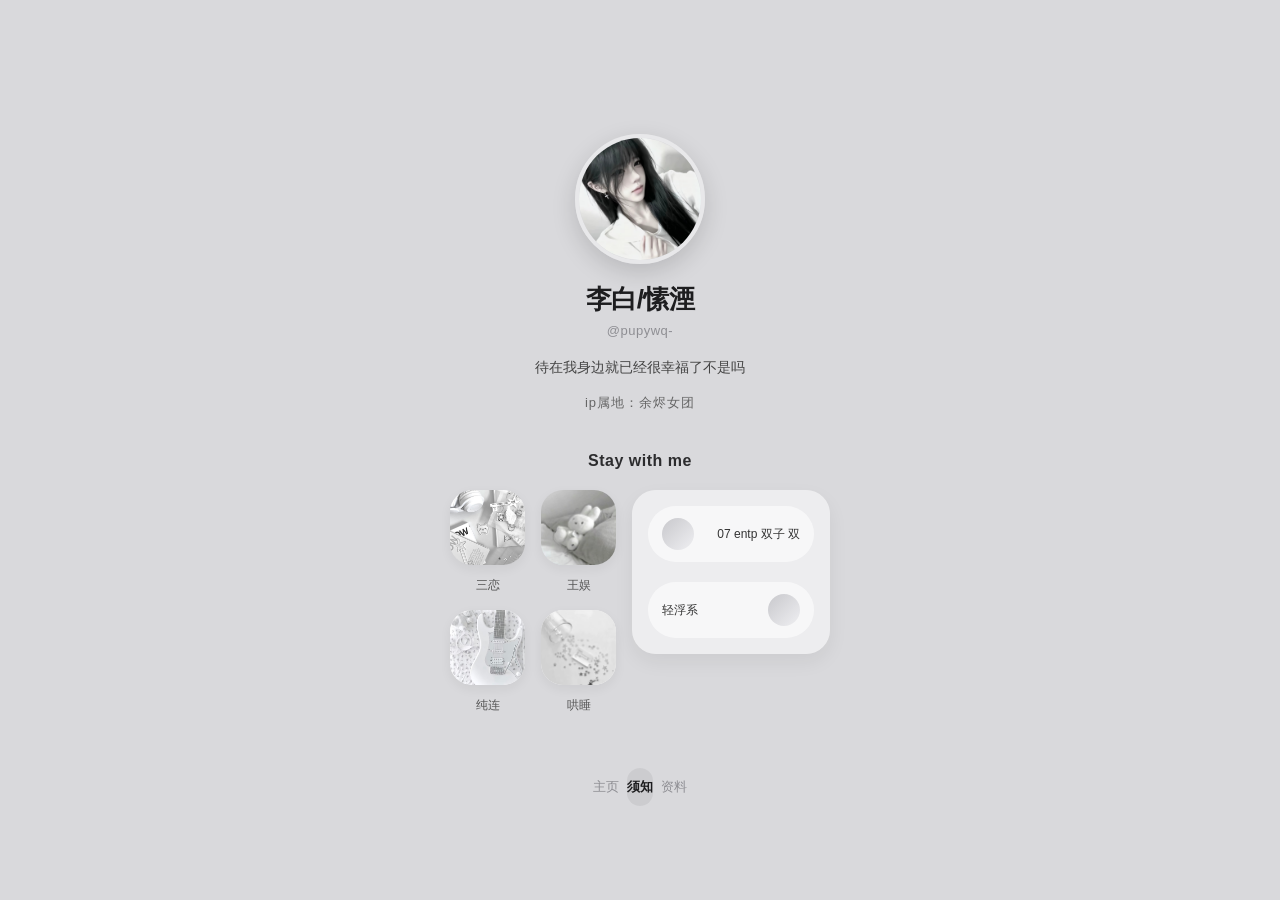
==== index.html @ 99cb86fb "Update index.html" ====
<!DOCTYPE html>
<html lang="zh-CN">
<head>
    <meta charset="UTF-8">
    <meta name="viewport" content="width=device-width, initial-scale=1.0">
    <title>个人主页</title>
    <link rel="stylesheet" href="style.css">
</head>
<body>
    <div class="page">
        <!-- 顶部背景区 -->
        <div class="hero"></div>

        <!-- 头像 -->
        <div class="avatar-wrap">
            <img class="avatar" src="https://pupywq.github.io/suyan/F65D235A57576D2083A87CCB4C8DD806.jpg" alt="头像">
        </div>

        <!-- 文字信息区 -->
        <div class="profile">
            <h1 class="name">李白/愫湮</h1>
            <p class="handle">@pupywq-</p>
            <p class="signature">待在我身边就已经很幸福了不是吗</p>
            <p class="location">ip属地：余烬女团</p>
        </div>

        <!-- 下半部分：组件区 -->
        <div class="widgets">
            <h2 class="widget-title">Stay with me</h2>

            <div class="widget-grid">
                <!-- 左边四个方块 -->
                <div class="icon-grid">
                  <div class="icon-item">
    <a href="https://www.kdocs.cn/l/cty4f3Kd16kU" target="_blank">
        <img class="icon-box" src="https://pupywq.github.io/suyan/%E5%9B%BE1.jpg" alt="图标">
    </a>
    <p>三恋</p>
</div>

<div class="icon-item">
    <a href="https://www.kdocs.cn/l/cty4f3Kd16kU" target="_blank">
        <img class="icon-box" src="https://pupywq.github.io/suyan/%E5%9B%BE2.jpg" alt="图标">
    </a>
    <p>王娱</p>
</div>

<div class="icon-item">
    <a href="https://www.kdocs.cn/l/cty4f3Kd16kU" target="_blank">
        <img class="icon-box" src="https://pupywq.github.io/suyan/%E5%9B%BE3.jpg" alt="图标">
    </a>
    <p>纯连</p>
</div>

<div class="icon-item">
    <a href="https://www.kdocs.cn/l/cty4f3Kd16kU" target="_blank">
        <img class="icon-box" src="https://pupywq.github.io/suyan/%E5%9B%BE4.jpg" alt="图标">
    </a>
    <p>哄睡</p>
</div> 
                </div>

                <!-- 右边大组件 -->
                <div class="big-widget">
                    <div class="widget-row">
                        <div class="widget-circle"></div>
                        <span>07 entp 双子 双</span>
                    </div>
                    <div class="widget-row">
                        <span>轻浮系</span>
                        <div class="widget-circle"></div>
                    </div>
                </div>
            </div>
        </div>

<!-- 底部导航 -->
<div class="nav">
    <a href="index.html" class="nav-item">主页</a>
    <a href="home.html" class="nav-item active">须知</a>
    <a href="#" class="nav-item">资料</a>
       </div>
    </div>
</body>
</html>
---- style.css ----
* { margin: 0; padding: 0; box-sizing: border-box; }

body {
    font-family: -apple-system, "Helvetica Neue", "Microsoft YaHei", sans-serif;
    background: #d9d9dc;
    color: #1d1d1f;
    min-height: 100vh;
    display: flex;
    justify-content: center;   /* 整体水平居中 */
    padding: 24px;
}

.page {
    width: 100%;
    max-width: 420px;          /* 卡片最大宽度 */
    margin: 0 auto;            /* 确保整页居中 */
    display: flex;
    flex-direction: column;
    align-items: center;       /* 让卡片内部所有子元素水平居中 */
}

/* 顶部带弧度的背景区 */
.hero {
    height: 180px;
    background: linear-gradient(135deg, #b0b0b5, #d5d5da);
    border-radius: 0 0 40px 40px;
    position: relative;
}

/* 头像，压在背景区下边缘 */
.avatar-wrap {
    display: flex;
    justify-content: center;
    margin-top: -70px;
    margin-bottom: 18px;
    position: relative;
    z-index: 2;
}

.avatar {
    width: 130px;
    height: 130px;
    border-radius: 50%;
    object-fit: cover;
    border: 4px solid #e8e8ea;
    box-shadow: 0 8px 24px rgba(0,0,0,0.15);
}

/* 文字信息区 */
.profile {
    text-align: center;
    padding: 0 20px;
    margin-bottom: 40px;
}

.name {
    font-size: 26px;
    font-weight: 800;
    letter-spacing: -0.5px;
    margin-bottom: 6px;
}

.handle {
    font-size: 13px;
    color: #8e8e93;
    letter-spacing: 0.5px;
    margin-bottom: 18px;
}

.signature {
    font-size: 14px;
    color: #444;
    line-height: 1.6;
    margin-bottom: 16px;
}

.location {
    font-size: 13px;
    color: #666;
    letter-spacing: 1px;
}

/* 组件区 */
.widgets {
    padding: 0 20px 40px;
}

.widget-title {
    text-align: center;
    font-size: 16px;
    font-weight: 700;
    color: #2c2c2e;
    letter-spacing: 0.5px;
    margin-bottom: 20px;
}

.widget-grid {
    display: flex;
    gap: 16px;
    align-items: flex-start;
}

/* 左四宫格 */
.icon-grid {
    display: grid;
    grid-template-columns: 1fr 1fr;
    gap: 16px;
    flex: 1;
}

.icon-item {
    text-align: center;
}

.icon-box {
    width: 100%;
    aspect-ratio: 1 / 1;
    background: rgba(255, 255, 255, 0.75);
    border-radius: 22px;
    margin-bottom: 8px;
    box-shadow: 0 4px 12px rgba(0,0,0,0.06);
}

.icon-item p {
    font-size: 12px;
    color: #555;
}

/* 右大组件 */
.big-widget {
    flex: 1;
    background: rgba(255, 255, 255, 0.55);
    border-radius: 24px;
    padding: 16px;
    display: flex;
    flex-direction: column;
    gap: 20px;
    box-shadow: 0 8px 20px rgba(0,0,0,0.06);
}

.widget-row {
    display: flex;
    align-items: center;
    justify-content: space-between;
    gap: 10px;
    background: rgba(255, 255, 255, 0.6);
    padding: 12px 14px;
    border-radius: 999px;
    font-size: 12px;
    color: #333;
}

.widget-circle {
    width: 32px;
    height: 32px;
    border-radius: 50%;
    background: linear-gradient(135deg, #c8c8cc, #efeff2);
    flex-shrink: 0;
}

/* 底部导航 */
.nav {
    position: sticky;
    bottom: 0;
    display: flex;
    justify-content: center;
    gap: 8px;
    padding: 14px 20px 24px;
    background: linear-gradient(to top, #d9d9dc 60%, transparent);
}

.nav-item {
    flex: 1;
    text-align: center;
    font-size: 13px;
    color: #8e8e93;
    text-decoration: none;
    padding: 10px 0;
    border-radius: 999px;
    transition: all 0.2s;
}

.nav-item.active {
    color: #1d1d1f;
    font-weight: 600;
    background: rgba(0, 0, 0, 0.06);
}

/* ================= Home 页面 ================= */
.home-body { background: #e6e6e9; padding: 16px; display: block; }

.topbar { display: flex; justify-content: space-between; align-items: center; margin-bottom: 16px; }
.topbar-left { display: flex; align-items: center; gap: 12px; }
.menu-btn { width: 36px; height: 36px; border-radius: 12px; border: none; background: #fff; font-size: 16px; cursor: pointer; box-shadow: 0 2px 8px rgba(0,0,0,0.06); }
.topbar-title { font-size: 18px; font-weight: 700; }
.topbar-right { display: flex; gap: 14px; font-size: 16px; color: #666; }

.notify-wrap { background: #fff; border-radius: 22px; padding: 14px 16px; box-shadow: 0 4px 16px rgba(0,0,0,0.05); margin-bottom: 16px; }
.notify-card { display: flex; align-items: center; gap: 10px; }
.notify-avatar { width: 32px; height: 32px; border-radius: 50%; background: #c9c9cc; flex-shrink: 0; }
.notify-text { flex: 1; }
.notify-title { font-size: 13px; font-weight: 600; }
.notify-sub { font-size: 11px; color: #999; }
.notify-time { font-size: 11px; color: #999; }
.notify-tabs { display: flex; gap: 16px; margin-top: 10px; font-size: 12px; color: #333; border-bottom: 1px solid #eee; padding-bottom: 8px; }
.notify-foot { font-size: 11px; color: #aaa; margin-top: 8px; }

.top-actions { display: flex; justify-content: flex-end; gap: 10px; margin-bottom: 20px; }
.pill-btn { font-size: 12px; padding: 8px 16px; border-radius: 999px; background: #fff; color: #333; text-decoration: none; box-shadow: 0 2px 8px rgba(0,0,0,0.06); }
.pill-btn.dark { background: #1d1d1f; color: #fff; }

.home-grid { display: grid; grid-template-columns: 200px 1fr 1fr; gap: 16px; align-items: start; }
@media (max-width: 900px) { .home-grid { grid-template-columns: 1fr; } }

.card { background: #fff; border-radius: 22px; padding: 18px; box-shadow: 0 4px 16px rgba(0,0,0,0.05); margin-bottom: 16px; }

.side-panel { background: #fff; border-radius: 22px; padding: 20px 16px; box-shadow: 0 4px 16px rgba(0,0,0,0.05); }
.side-top { display: flex; justify-content: space-between; align-items: center; }
.side-avatar { width: 56px; height: 56px; border-radius: 50%; background: #d5d5d8; }
.side-arrow { color: #666; }
.side-name { font-size: 13px; font-weight: 600; margin-top: 14px; }
.side-sub { font-size: 11px; color: #999; margin-bottom: 18px; }
.side-list { border-top: 1px solid #f0f0f0; }
.side-item { display: flex; justify-content: space-between; font-size: 12px; color: #444; padding: 12px 0; border-bottom: 1px solid #f0f0f0; }
.side-lock { font-size: 11px; color: #777; background: #f5f5f7; padding: 10px; border-radius: 10px; margin: 16px 0; text-align: center; }

.play-bar { display: flex; align-items: center; gap: 12px; }
.play-cover { width: 44px; height: 44px; border-radius: 10px; background: #d0d0d3; flex-shrink: 0; }
.play-info { flex: 1; }
.play-info p { font-size: 12px; }
.play-icons { font-size: 12px; color: #666; }
.play-time { font-size: 11px; color: #999; }

.reminder-input { display: flex; align-items: center; gap: 8px; font-size: 13px; padding-bottom: 12px; border-bottom: 1px solid #f0f0f0; }
.reminder-count { margin-left: auto; font-size: 11px; color: #bbb; }
.reminder-list { margin: 10px 0; }
.reminder-row { display: flex; justify-content: space-between; font-size: 12px; padding: 8px 0; border-bottom: 1px solid #f5f5f7; color: #333; }
.reminder-tags { display: flex; flex-wrap: wrap; gap: 6px; margin-top: 12px; }
.chip { font-size: 10px; color: #666; background: #f2f2f4; padding: 4px 10px; border-radius: 999px; }

.article h3 { font-size: 15px; margin-bottom: 12px; }
.article p { font-size: 12px; color: #555; line-height: 1.9; }

.schedule-head { display: flex; justify-content: space-between; font-size: 12px; margin-bottom: 10px; }
.schedule-tags { display: flex; gap: 14px; font-size: 11px; color: #666; }
.dot { display: inline-block; width: 5px; height: 5px; border-radius: 50%; background: #888; margin-right: 4px; }

.angel-title { font-size: 12px; font-weight: 600; margin-bottom: 12px; }
.angel-img { width: 100%; height: 160px; border-radius: 16px; background: #dededf; margin-bottom: 12px; }
.angel-actions { display: flex; justify-content: space-around; font-size: 14px; color: #666; }

.mailbox-head { font-size: 13px; margin-bottom: 10px; }
.mailbox-head b { color: #e05a5a; margin-left: 4px; }
.mail-from { font-size: 13px; font-weight: 600; margin-top: 14px; }
.mail-preview { font-size: 12px; color: #888; margin-top: 4px; }
.muted { color: #999; }
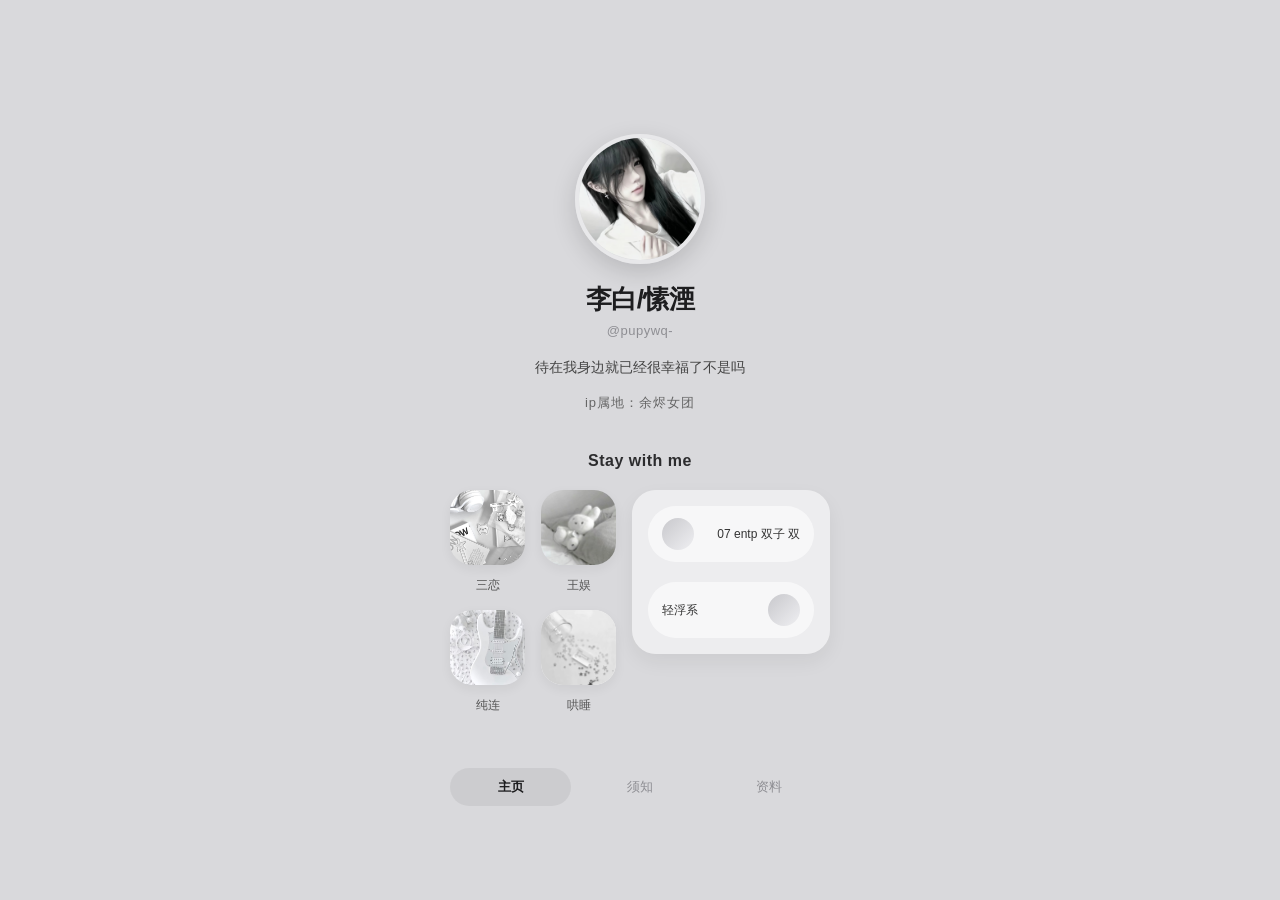
==== commit bbf674c0: "Update index.html" ====
--- a/index.html
+++ b/index.html
@@ -76,8 +76,8 @@
 
 <!-- 底部导航 -->
 <div class="nav">
-    <a href="index.html" class="nav-item">主页</a>
-    <a href="home.html" class="nav-item active">须知</a>
+    <a href="index.html" class="nav-item active">主页</a>
+    <a href="home.html" class="nav-item">须知</a>
     <a href="#" class="nav-item">资料</a>
        </div>
     </div>
--- a/style.css
+++ b/style.css
@@ -254,3 +254,34 @@
 .mail-from { font-size: 13px; font-weight: 600; margin-top: 14px; }
 .mail-preview { font-size: 12px; color: #888; margin-top: 4px; }
 .muted { color: #999; }
+
+/* 底部导航（统一版） */
+.nav {
+    position: sticky;
+    bottom: 0;
+    display: flex;
+    justify-content: center;
+    gap: 8px;
+    padding: 14px 20px 24px;
+    background: linear-gradient(to top, #d9d9dc 60%, transparent);
+    max-width: 420px;
+    margin: 0 auto;
+    width: 100%;
+}
+
+.nav-item {
+    flex: 1;
+    text-align: center;
+    font-size: 13px;
+    color: #8e8e93;
+    text-decoration: none;
+    padding: 10px 0;
+    border-radius: 999px;
+    transition: all 0.2s;
+}
+
+.nav-item.active {
+    color: #1d1d1f;
+    font-weight: 600;
+    background: rgba(0, 0, 0, 0.06);
+}
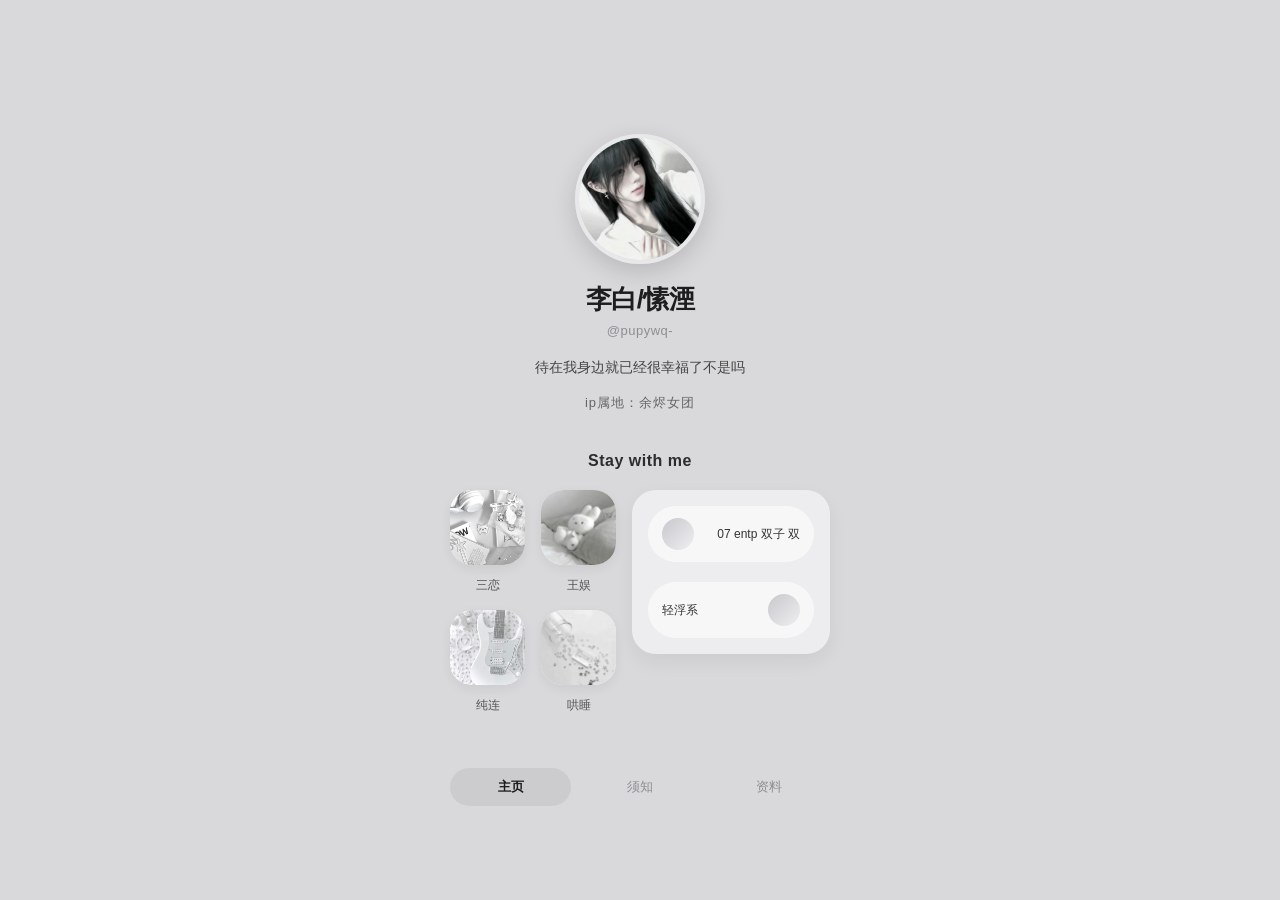
==== commit 73a09c76: "Update navigation link to point to gallery.html" ====
--- a/index.html
+++ b/index.html
@@ -78,7 +78,7 @@
 <div class="nav">
     <a href="index.html" class="nav-item active">主页</a>
     <a href="home.html" class="nav-item">须知</a>
-    <a href="#" class="nav-item">资料</a>
+    <a href="gallery.html" class="nav-item">资料</a>
        </div>
     </div>
 </body>
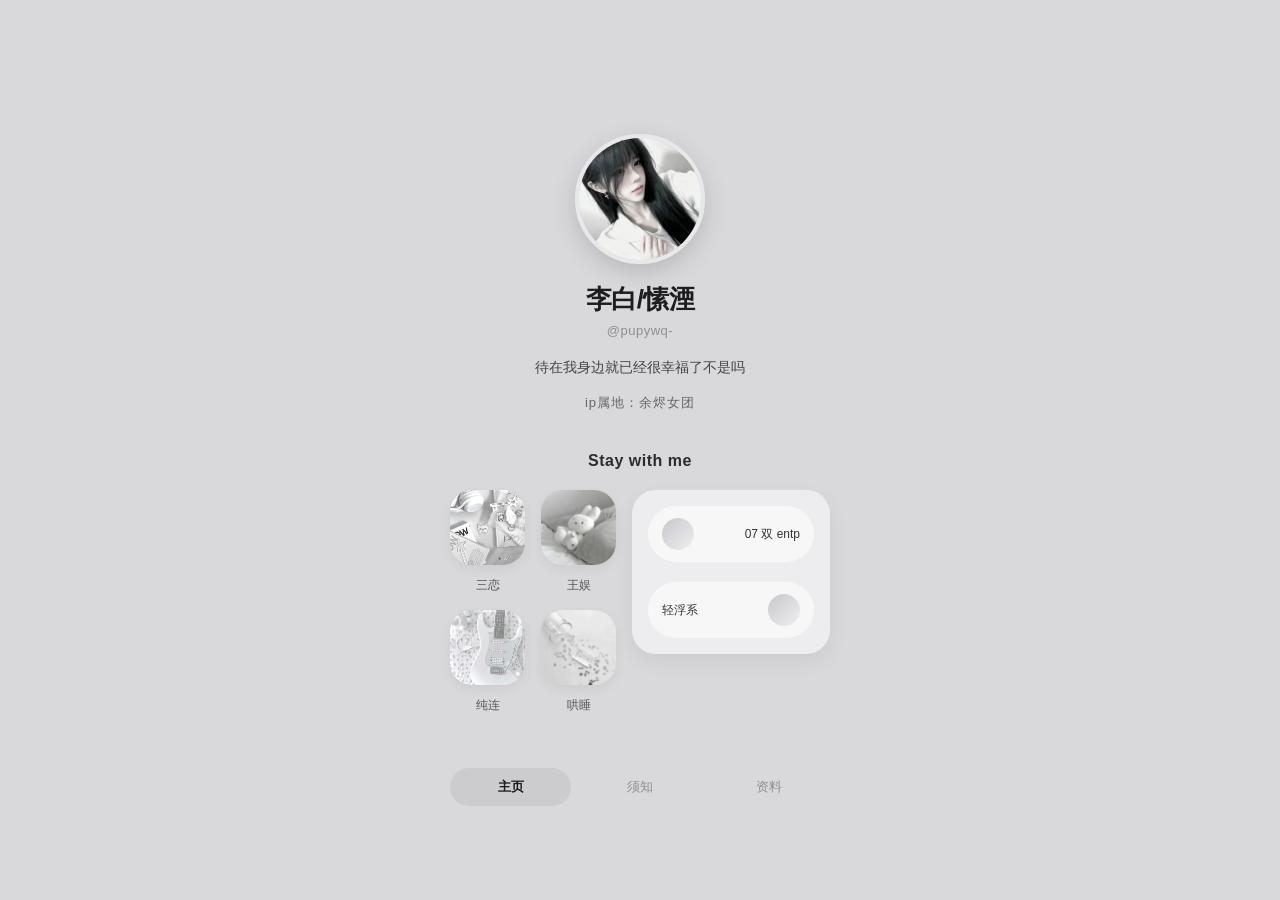
==== commit 0e1a5680: "Update index.html" ====
--- a/index.html
+++ b/index.html
@@ -64,7 +64,7 @@
                 <div class="big-widget">
                     <div class="widget-row">
                         <div class="widget-circle"></div>
-                        <span>07 entp 双子 双</span>
+                        <span>07 双 entp</span>
                     </div>
                     <div class="widget-row">
                         <span>轻浮系</span>
--- a/style.css
+++ b/style.css
@@ -285,3 +285,10 @@
     font-weight: 600;
     background: rgba(0, 0, 0, 0.06);
 }
+
+/* 确保首页导航可点击 */
+.nav {
+    width: 100%;
+    max-width: 420px;
+    margin: 0 auto;
+}
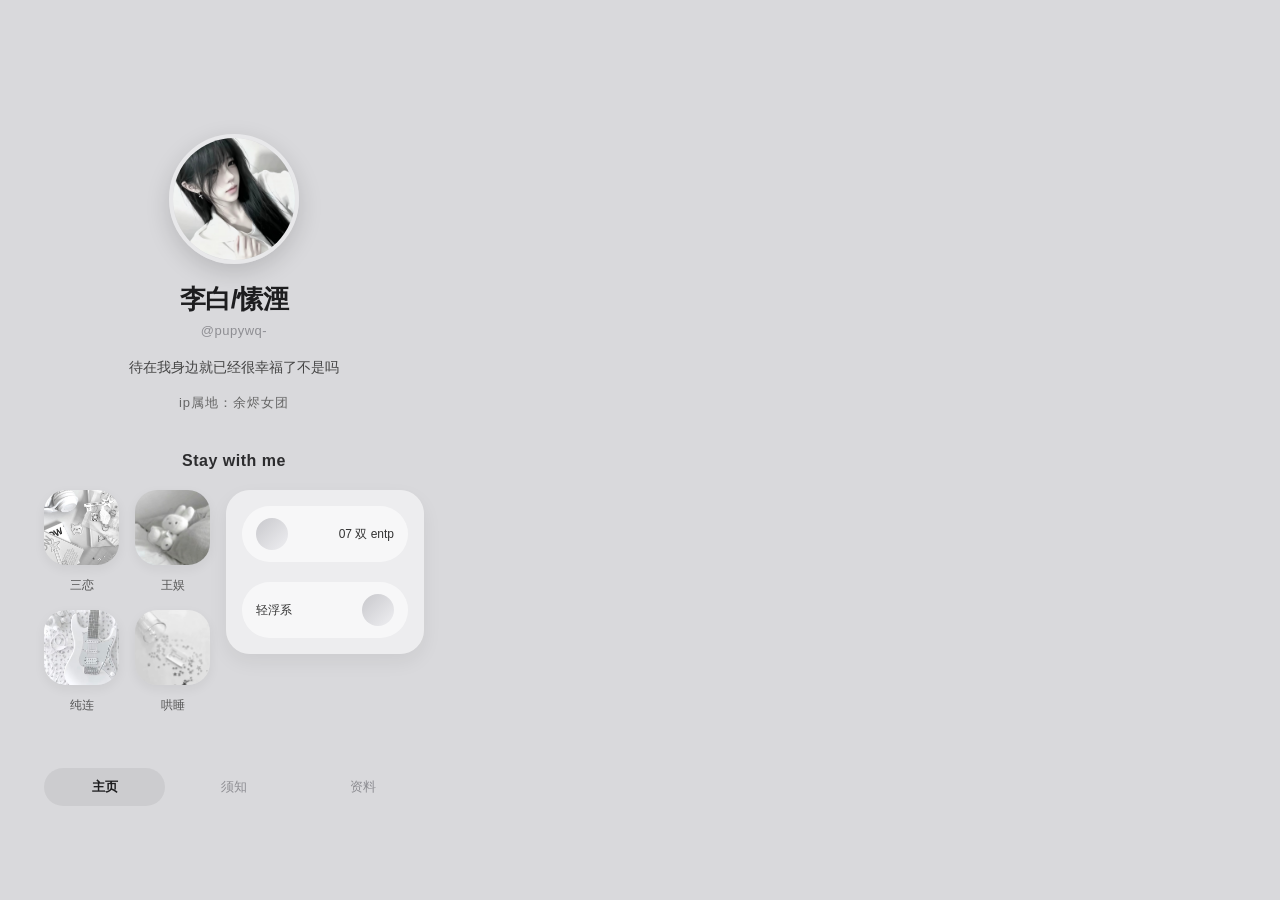
==== commit 54a84293: "Update index.html" ====
--- a/index.html
+++ b/index.html
@@ -81,5 +81,16 @@
     <a href="gallery.html" class="nav-item">资料</a>
        </div>
     </div>
+
+    <iframe 
+    frameborder="no" 
+    border="0" 
+    marginwidth="0" 
+    marginheight="0" 
+    width="100%" 
+    height="86" 
+    src="//music.163.com/outchain/player?type=2&id=3374262801&auto=0&height=66">
+</iframe>
+    
 </body>
 </html>
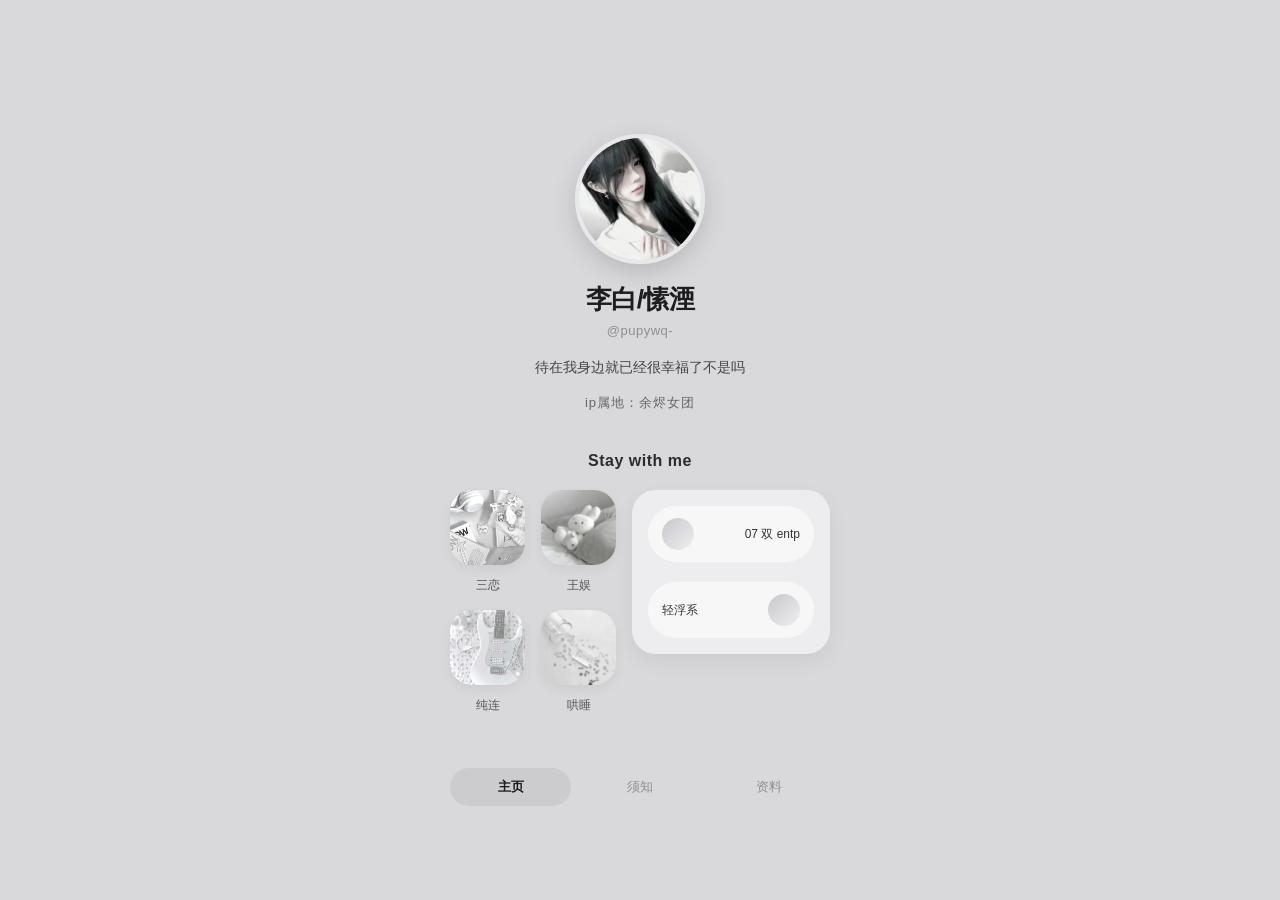
==== commit 4c1a7d97: "Update index.html" ====
--- a/index.html
+++ b/index.html
@@ -81,16 +81,5 @@
     <a href="gallery.html" class="nav-item">资料</a>
        </div>
     </div>
-
-    <iframe 
-    frameborder="no" 
-    border="0" 
-    marginwidth="0" 
-    marginheight="0" 
-    width="100%" 
-    height="86" 
-    src="//music.163.com/outchain/player?type=2&id=3374262801&auto=0&height=66">
-</iframe>
-    
 </body>
 </html>
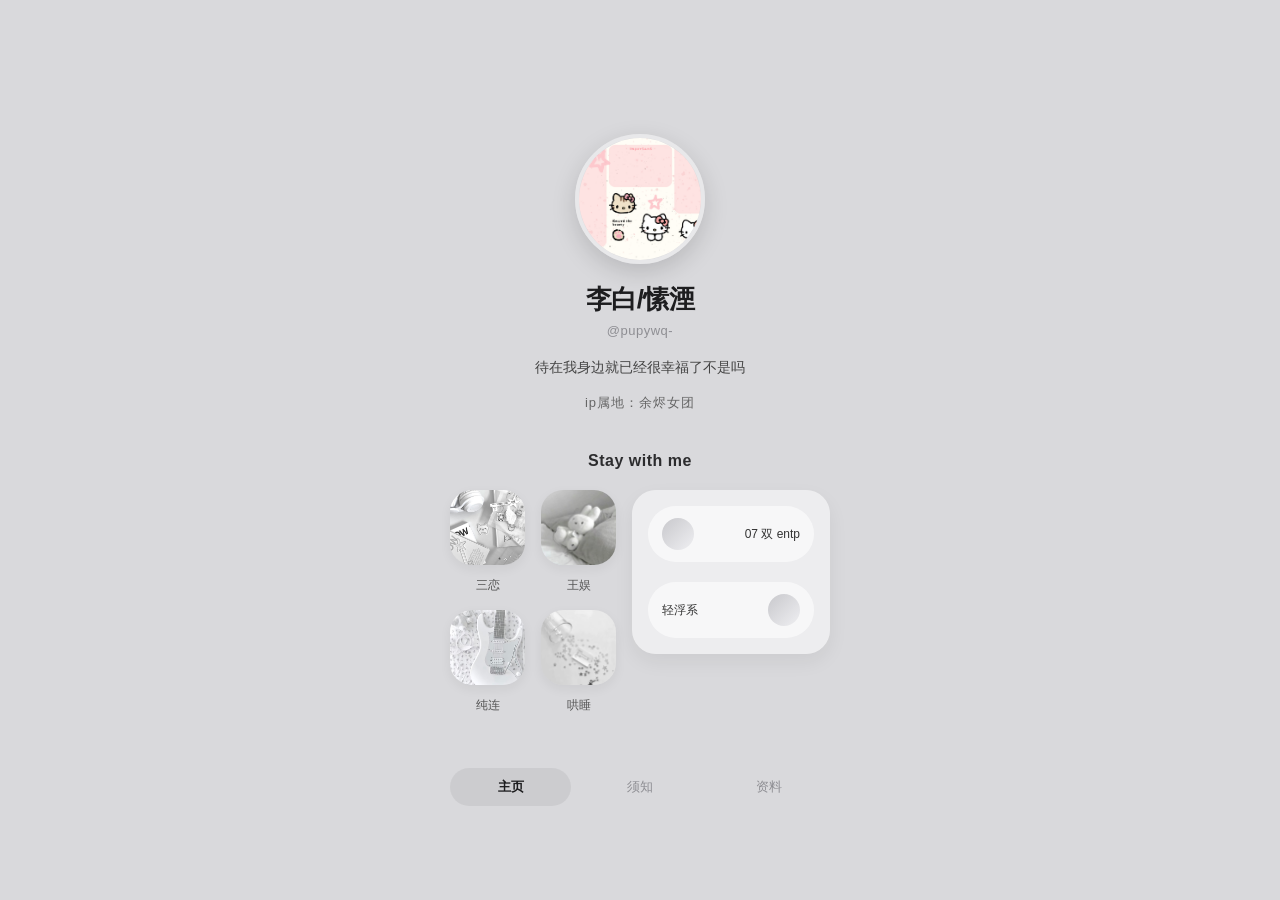
==== commit a402e6ac: "Update index.html" ====
--- a/index.html
+++ b/index.html
@@ -13,7 +13,7 @@
 
         <!-- 头像 -->
         <div class="avatar-wrap">
-            <img class="avatar" src="https://pupywq.github.io/suyan/F65D235A57576D2083A87CCB4C8DD806.jpg" alt="头像">
+            <img class="avatar" src="https://pupywq.github.io/suyan/575-d-enhance-1.5x.png" alt="头像">
         </div>
 
         <!-- 文字信息区 -->
@@ -81,5 +81,8 @@
     <a href="gallery.html" class="nav-item">资料</a>
        </div>
     </div>
+
+    <script src="bgm.js"></script>
+    
 </body>
 </html>
